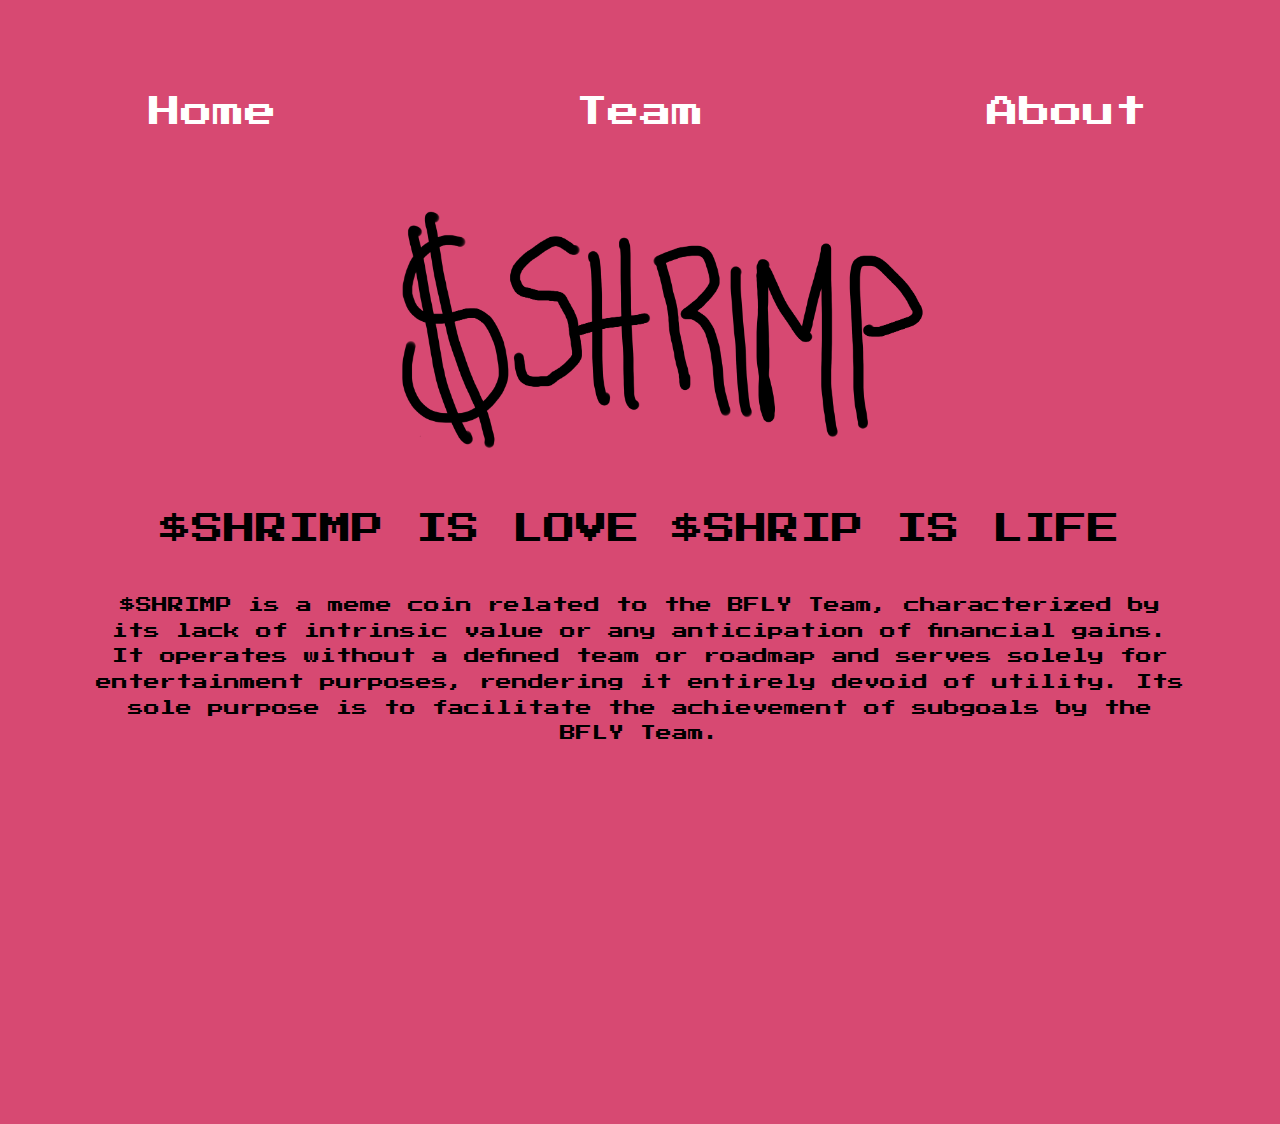
==== html/index.html @ f82e360c "v1 with parallax test" ====
<!DOCTYPE html>
<html lang="en">
<head>
    <meta charset="UTF-8">
    <meta name="viewport" content="width=device-width, initial-scale=1.0">
    <link rel="stylesheet" href="/css/style.css">
    <title>$SHRIMP</title>
</head>
<body>
    <header>
        <div class="navigation-menu-container">
        <nav class="navigation-menu">
            <ul>
                <li><a href="#">Home</a></li>
                <li><a href="#">Team</a></li>
                <li><a href="#">About</a></li>
            </ul>

        </nav>
    </div>
    </header>
    <main>
        <div class="shrimpbg_shrimpcoin">
        <img src="/images/Shrimplogv2.png">
        <div class="shrimpmoto">$SHRIMP IS LOVE $SHRIP IS LIFE</div>
    </div>
    <section>
    <div class="textshrimp">
        $SHRIMP is a meme coin related to the BFLY Team, characterized by its lack of intrinsic value or any anticipation of financial gains. It operates without a defined team or roadmap and serves solely for entertainment purposes, rendering it entirely devoid of utility. Its sole purpose is to facilitate the achievement of subgoals by the BFLY Team.
    </div>
    </section>
    </main>
    <footer>
    </footer>
    <script src="js/scripts.js"></script>
</body>
</html>
---- css/style.css ----
/* Updated CSS with Relative Units */
:root {
    --primary-color: #d74972;
    /* Define more variables as needed */
}

/* press-start-2p-regular - latin */
@font-face {
    font-display: swap; /* Check https://developer.mozilla.org/en-US/docs/Web/CSS/@font-face/font-display for other options. */
    font-family: 'Press Start 2P';
    font-style: normal;
    font-weight: 400;
    src: url('/fonts/press-start-2p-v15-latin-regular.woff2') format('woff2'); /* Chrome 36+, Opera 23+, Firefox 39+, Safari 12+, iOS 10+ */
  }



/* Set the background color for the entire body */
body {
    margin: 0; /* Remove default margin for the body */
    padding: 0; /* Remove default padding for the body */
    background-color: var(--primary-color);

    min-height: 100vh;
    background-size: cover;
    background-repeat: no-repeat;
    background-position: center center;
    font-family: 'Press Start 2P';
}

header {

}

.navigation-menu {
    list-style: none;
    display: flex;
    justify-content: center;
    font-size: 2rem;
    margin-top: 4rem;
}

.navigation-menu ul {
    padding: 0%;
    list-style: none;
    display: flex;
    justify-content: space-between;
    width: 100%;
    text-align: center;
}

.navigation-menu li {
 flex: 1;
 text-align: center;
}
a {
    color: white;
    text-decoration: none;
}


main {
    display: flex;
    flex-direction: column;
    align-items: center;
    padding: 2rem;
    height: 100vh;
    margin-left: 4rem;
    margin-right: 4rem;
}

.parallax-wrapper {
    overflow-y: hidden;
      height:80%; 
      min-width:320px;
       display: flex;
    flex-direction: column;
    justify-content: center;
    text-align: center;
  }
  
  .parallax {
    background-size: 100%;
    background-position: left bottom;
    height:80%;
    background-repeat:no-repeat;
    position: absolute;
    top:0;
    width:100%;
    min-width:320px;
  }
  
  #level0 {
    background-image: url('/images/background-1.png');
      background-size: cover;
    background-position: left top;
    z-index:0;
  }
  #level1 {
    background-image: url('/images/level-1.gif');
    z-index:1;
  }
  #level2 {
    background-image: url('/images/level-2.gif');
    z-index:2;
  }
  #level3 {
    background-image: url('/images/level-3.gif');
    z-index:3;
  }

.shrimpmoto {
    text-align: center;
    font-size: 2rem;
    margin-top: 3rem;
}

.textshrimp {
    font-size: 1rem;
    line-height: 1.6;
    text-align: center;
    margin-top: 3rem;
}

.shrimpbg_shrimpcoin img {
    display: block;
    width: 60%;
    margin-left: auto;
    margin-right: auto;
}

.shrimpcoin img {
    display: block;
    width: 20%;
    margin-left: auto;
    margin-right: auto;
}

footer {
    text-align: center;
}

/* BEM Naming Convention Example */
.header-title {
    font-size: 24px;
}

/* Add more CSS styles as needed */

/* CSS for smaller screens (e.g., max-width: 768px) */
@media screen and (max-width: 768px) {
    /* Adjust the background size to 'cover' for small screens */
    body {
        background-size: cover;
    }

    /* Decrease the font size of navigation buttons for small screens */
    .navigation-menu li a {
        font-size: 1.5rem; /* You can adjust the size as needed */
    }

    /* Adjust the spacing between navigation buttons for small screens */
    .navigation-menu ul {
        justify-content: space-between;
    }

    .shrimpbg_shrimpcoin img {
        max-height: 30vh;
    }
}
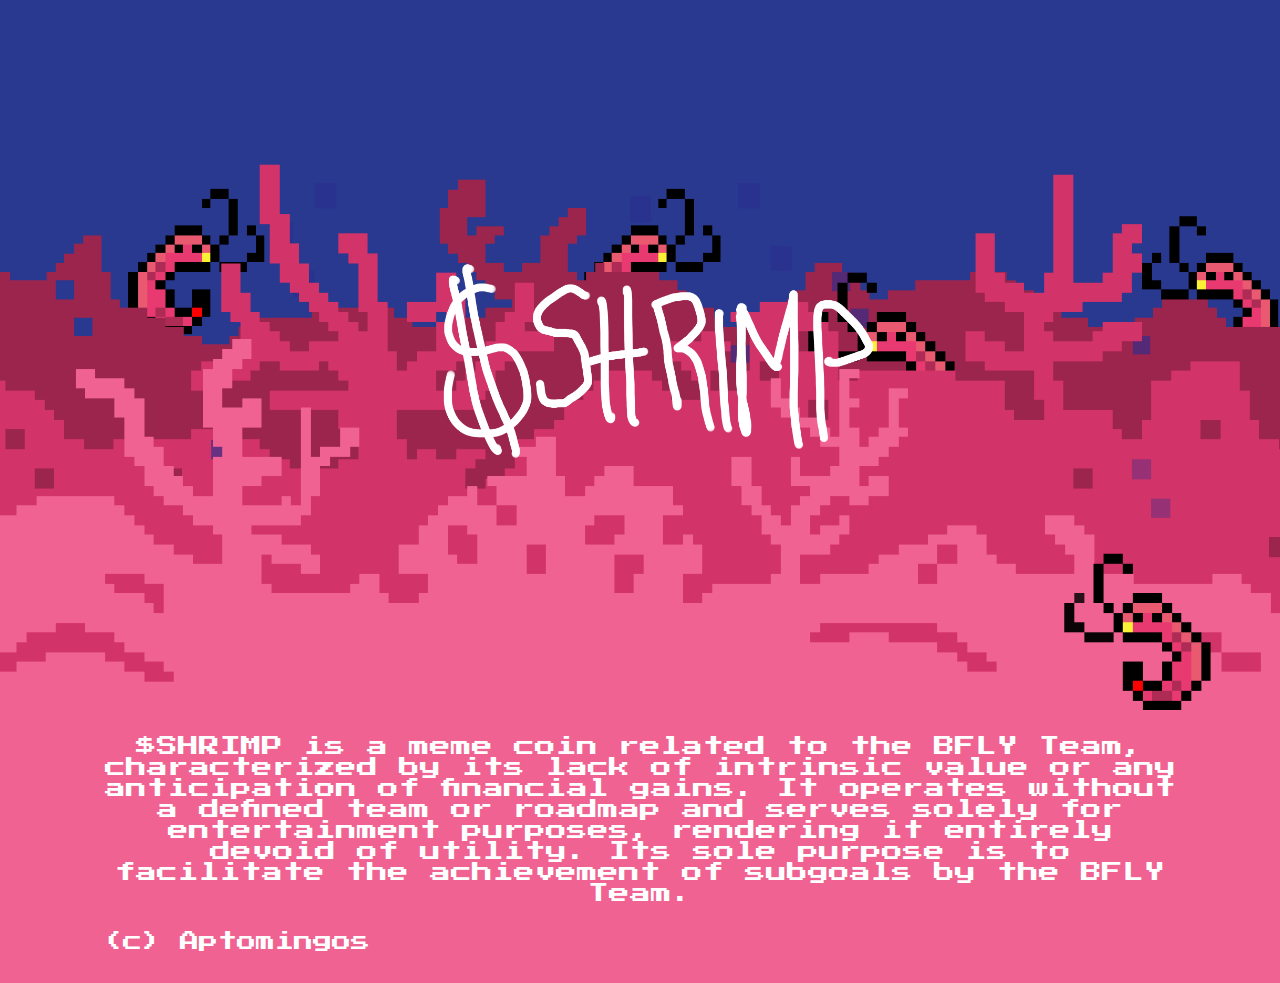
==== commit 597ddae0: "v1 with parallax" ====
--- a/html/index.html
+++ b/html/index.html
@@ -1,37 +1,58 @@
 <!DOCTYPE html>
 <html lang="en">
 <head>
-    <meta charset="UTF-8">
-    <meta name="viewport" content="width=device-width, initial-scale=1.0">
-    <link rel="stylesheet" href="/css/style.css">
+    <meta charset="utf-8">
+    <meta http-equiv="X-UA-Compatible" content="IE=edge">
+    <meta name="viewport" content="width=device-width,initial-scale=1.0">
+    <meta name="robots" content="all">
+    <meta name="apple-mobile-web-app-capable" content="yes">
+    <meta name="apple-mobile-web-app-status-bar-style" content="black">
+
+    <meta name="title" content="$SHRIMP">
+    <meta name="description" content="Meme coin on the Aptos blockchain">
+    <meta name="keywords" content="Memecoin, NFT, Aptomingos, SHRIMP, aptomingos.io, Aptos">
+    <meta name="robots" content="index, follow">
+    <meta http-equiv="Content-Type" content="text/html; charset=utf-8">
+
+    <link href="/css/style.css" rel="stylesheet">
+    <link rel="icon" type="image/x-icon" href="favicon.ico">
     <title>$SHRIMP</title>
 </head>
 <body>
-    <header>
-        <div class="navigation-menu-container">
-        <nav class="navigation-menu">
-            <ul>
-                <li><a href="#">Home</a></li>
-                <li><a href="#">Team</a></li>
-                <li><a href="#">About</a></li>
-            </ul>
+	<div class="socials">
+	</div>
+    <div class="container">
+		<div class="parallax-wrapper">
+			 <div class="logo">
+			 <img src="/images/Shrimplogwhitev2.png">
+			 </div>
+			<div class="parallax" id="level0"></div>
+			<div class="parallax" id="level1"></div>
+			<div class="parallax" id="level2"></div>
+			<div class="parallax" id="level3"></div>
+		</div>
+		<div class="content">
+      <h2>
+        $SHRIMP is a meme coin related to the BFLY Team, characterized by its lack of intrinsic value or any anticipation of financial gains. It operates without a defined team or roadmap and serves solely for entertainment purposes, rendering it entirely devoid of utility. Its sole purpose is to facilitate the achievement of subgoals by the BFLY Team.
+    </h2>
+      
+        </div>
 
-        </nav>
+ 
+
+        
+
+
+
+      </div>
+ 
+ 
     </div>
-    </header>
-    <main>
-        <div class="shrimpbg_shrimpcoin">
-        <img src="/images/Shrimplogv2.png">
-        <div class="shrimpmoto">$SHRIMP IS LOVE $SHRIP IS LIFE</div>
+
+
+
+    <small class="footer">(c) Aptomingos</small>
     </div>
-    <section>
-    <div class="textshrimp">
-        $SHRIMP is a meme coin related to the BFLY Team, characterized by its lack of intrinsic value or any anticipation of financial gains. It operates without a defined team or roadmap and serves solely for entertainment purposes, rendering it entirely devoid of utility. Its sole purpose is to facilitate the achievement of subgoals by the BFLY Team.
-    </div>
-    </section>
-    </main>
-    <footer>
-    </footer>
-    <script src="js/scripts.js"></script>
+    <script src="/js/script.js"></script>
 </body>
 </html>--- a/css/style.css
+++ b/css/style.css
@@ -1,8 +1,4 @@
-/* Updated CSS with Relative Units */
-:root {
-    --primary-color: #d74972;
-    /* Define more variables as needed */
-}
+/*! minireset.css v0.0.6 | MIT License | github.com/jgthms/minireset.css */html,body,p,ol,ul,li,dl,dt,dd,blockquote,figure,fieldset,legend,textarea,pre,iframe,hr,h1,h2,h3,h4,h5,h6{margin:0;padding:0}h1,h2,h3,h4,h5,h6{font-size:100%;font-weight:normal}ul{list-style:none}button,input,select,textarea{margin:0}html{box-sizing:border-box}*,*::before,*::after{box-sizing:inherit}img,video{height:auto;max-width:100%}iframe{border:0}table{border-collapse:collapse;border-spacing:0}td,th{padding:0}td:not([align]),th:not([align]){text-align:left}
 
 /* press-start-2p-regular - latin */
 @font-face {
@@ -15,156 +11,182 @@
 
 
 
-/* Set the background color for the entire body */
-body {
-    margin: 0; /* Remove default margin for the body */
-    padding: 0; /* Remove default padding for the body */
-    background-color: var(--primary-color);
-
-    min-height: 100vh;
-    background-size: cover;
-    background-repeat: no-repeat;
-    background-position: center center;
-    font-family: 'Press Start 2P';
+  html, body {
+    margin:0;
+    padding:0;
+    height:100%;
+    width: 100%;
+    background:#f06292;
+    color:#ffffff;
+    font-family:"Press Start 2P";
+    background:#f06292;
 }
 
-header {
+body {
+    overflow-x: hidden; 
+    font-size:16px;
+}
+p {
+	font-size:1.7em;
+	margin-bottom:1rem;
+}
+.container {
+    height: 100%;
+    position: relative;
+    min-width:320px;
+    z-index:2;
+}
+
+.logo {
+	display:block;
+	text-align:center; 
+	z-index:9999;
+	position:relative;
+ }
+
+
+.logo img{
+	display:block; 
+	margin:auto; 
+	width:42vw; 
+}
+
+.socials {
+position:absolute;
+z-index:5;
+top:10px;
+text-align:center;
+width:100%;
+}
+
+.parallax-wrapper {
+  overflow-y: hidden;
+    height:80%; 
+    min-width:320px;
+     display: flex;
+  flex-direction: column;
+  justify-content: center;
+  text-align: center;
+}
+
+.parallax {
+  background-size: 100%;
+  background-position: left bottom;
+  height:80%;
+  background-repeat:no-repeat;
+  position: absolute;
+  top:0;
+  width:100%;
+  min-width:320px;
+}
+
+#level0 {
+  background-image: url('/images/background-1.png');
+    background-size: cover;
+  background-position: left top;
+  z-index:0;
+}
+#level1 {
+  background-image: url('/images/level-1.gif');
+  z-index:1;
+}
+#level2 {
+  background-image: url('/images/level-2.gif');
+  z-index:2;
+}
+#level3 {
+  background-image: url('/images/level-3.gif');
+  z-index:3;
+}
+
+.content {
+	/* padding:5rem; */
+	margin:auto;
+	width:100%;
+	position:relative;
+	z-index:99999;
+    background:#f06292;
+}
+
+.content > h2 {
+	margin:auto;
+	padding:1rem 5vw;
+	max-width:1200px;
+}
+
+h1, h2, h3, h4, h5 {
+    font-weight:bold;
+}
+
+ h2 {
+    text-align: center;
+    text-shadow: 4px;
+    font-weight: lighter;
+	font-size:1.3em;
+}
+
+.footer {
+	text-align:left;
+	display:block;
+	margin:auto;
+	font-size:1.2em;
+	padding:2rem 5vw;
+	max-width:1200px;
+}
+.footer span {
+	font-family:'Courier New', Courier, monospace; 
+	font-weight:bold;
+}
+
+
+/*/ MEDIA QUERIES START HERE //////////////////////////////////////////////////////////////////////////////*/
+
+@media (max-width: 768px) { /* Hand Held Device */
+
+	body {
+	font-size:13px;
+	}
+	.parallax {
+		background-size: 150%;
+	}
+	.logo img{
+		width:60vw; 
+	}
+
+	.content {
+		padding:1rem;
+	}
+	.characters {
+		gap: 1rem;
+	}
+	.character {
+		width: 47%;
+		margin-bottom: 3%;
+		min-width: 200px;
+	}
 
 }
 
-.navigation-menu {
-    list-style: none;
-    display: flex;
-    justify-content: center;
-    font-size: 2rem;
-    margin-top: 4rem;
-}
 
-.navigation-menu ul {
-    padding: 0%;
-    list-style: none;
-    display: flex;
-    justify-content: space-between;
-    width: 100%;
-    text-align: center;
-}
-
-.navigation-menu li {
- flex: 1;
- text-align: center;
-}
-a {
-    color: white;
-    text-decoration: none;
+@media (max-width: 524px) { /*  Mobile */
+  .parallax {
+    background-size: 200%;
+    }
+    .logo img{
+		width:80vw; 
+	}
+	.characters {
+    	justify-content: center;
+    }
+	.character {
+		width: 97%;
+		margin-bottom: 3%;
+		min-width: 200px;
+	}
 }
 
 
-main {
-    display: flex;
-    flex-direction: column;
-    align-items: center;
-    padding: 2rem;
-    height: 100vh;
-    margin-left: 4rem;
-    margin-right: 4rem;
-}
 
-.parallax-wrapper {
-    overflow-y: hidden;
-      height:80%; 
-      min-width:320px;
-       display: flex;
-    flex-direction: column;
-    justify-content: center;
-    text-align: center;
-  }
-  
-  .parallax {
-    background-size: 100%;
-    background-position: left bottom;
-    height:80%;
-    background-repeat:no-repeat;
-    position: absolute;
-    top:0;
-    width:100%;
-    min-width:320px;
-  }
-  
-  #level0 {
-    background-image: url('/images/background-1.png');
-      background-size: cover;
-    background-position: left top;
-    z-index:0;
-  }
-  #level1 {
-    background-image: url('/images/level-1.gif');
-    z-index:1;
-  }
-  #level2 {
-    background-image: url('/images/level-2.gif');
-    z-index:2;
-  }
-  #level3 {
-    background-image: url('/images/level-3.gif');
-    z-index:3;
-  }
+@media screen and (min-width: 3240px ) { /* 4K */
 
-.shrimpmoto {
-    text-align: center;
-    font-size: 2rem;
-    margin-top: 3rem;
-}
-
-.textshrimp {
-    font-size: 1rem;
-    line-height: 1.6;
-    text-align: center;
-    margin-top: 3rem;
-}
-
-.shrimpbg_shrimpcoin img {
-    display: block;
-    width: 60%;
-    margin-left: auto;
-    margin-right: auto;
-}
-
-.shrimpcoin img {
-    display: block;
-    width: 20%;
-    margin-left: auto;
-    margin-right: auto;
-}
-
-footer {
-    text-align: center;
-}
-
-/* BEM Naming Convention Example */
-.header-title {
-    font-size: 24px;
-}
-
-/* Add more CSS styles as needed */
-
-/* CSS for smaller screens (e.g., max-width: 768px) */
-@media screen and (max-width: 768px) {
-    /* Adjust the background size to 'cover' for small screens */
-    body {
-        background-size: cover;
-    }
-
-    /* Decrease the font size of navigation buttons for small screens */
-    .navigation-menu li a {
-        font-size: 1.5rem; /* You can adjust the size as needed */
-    }
-
-    /* Adjust the spacing between navigation buttons for small screens */
-    .navigation-menu ul {
-        justify-content: space-between;
-    }
-
-    .shrimpbg_shrimpcoin img {
-        max-height: 30vh;
-    }
-}
+}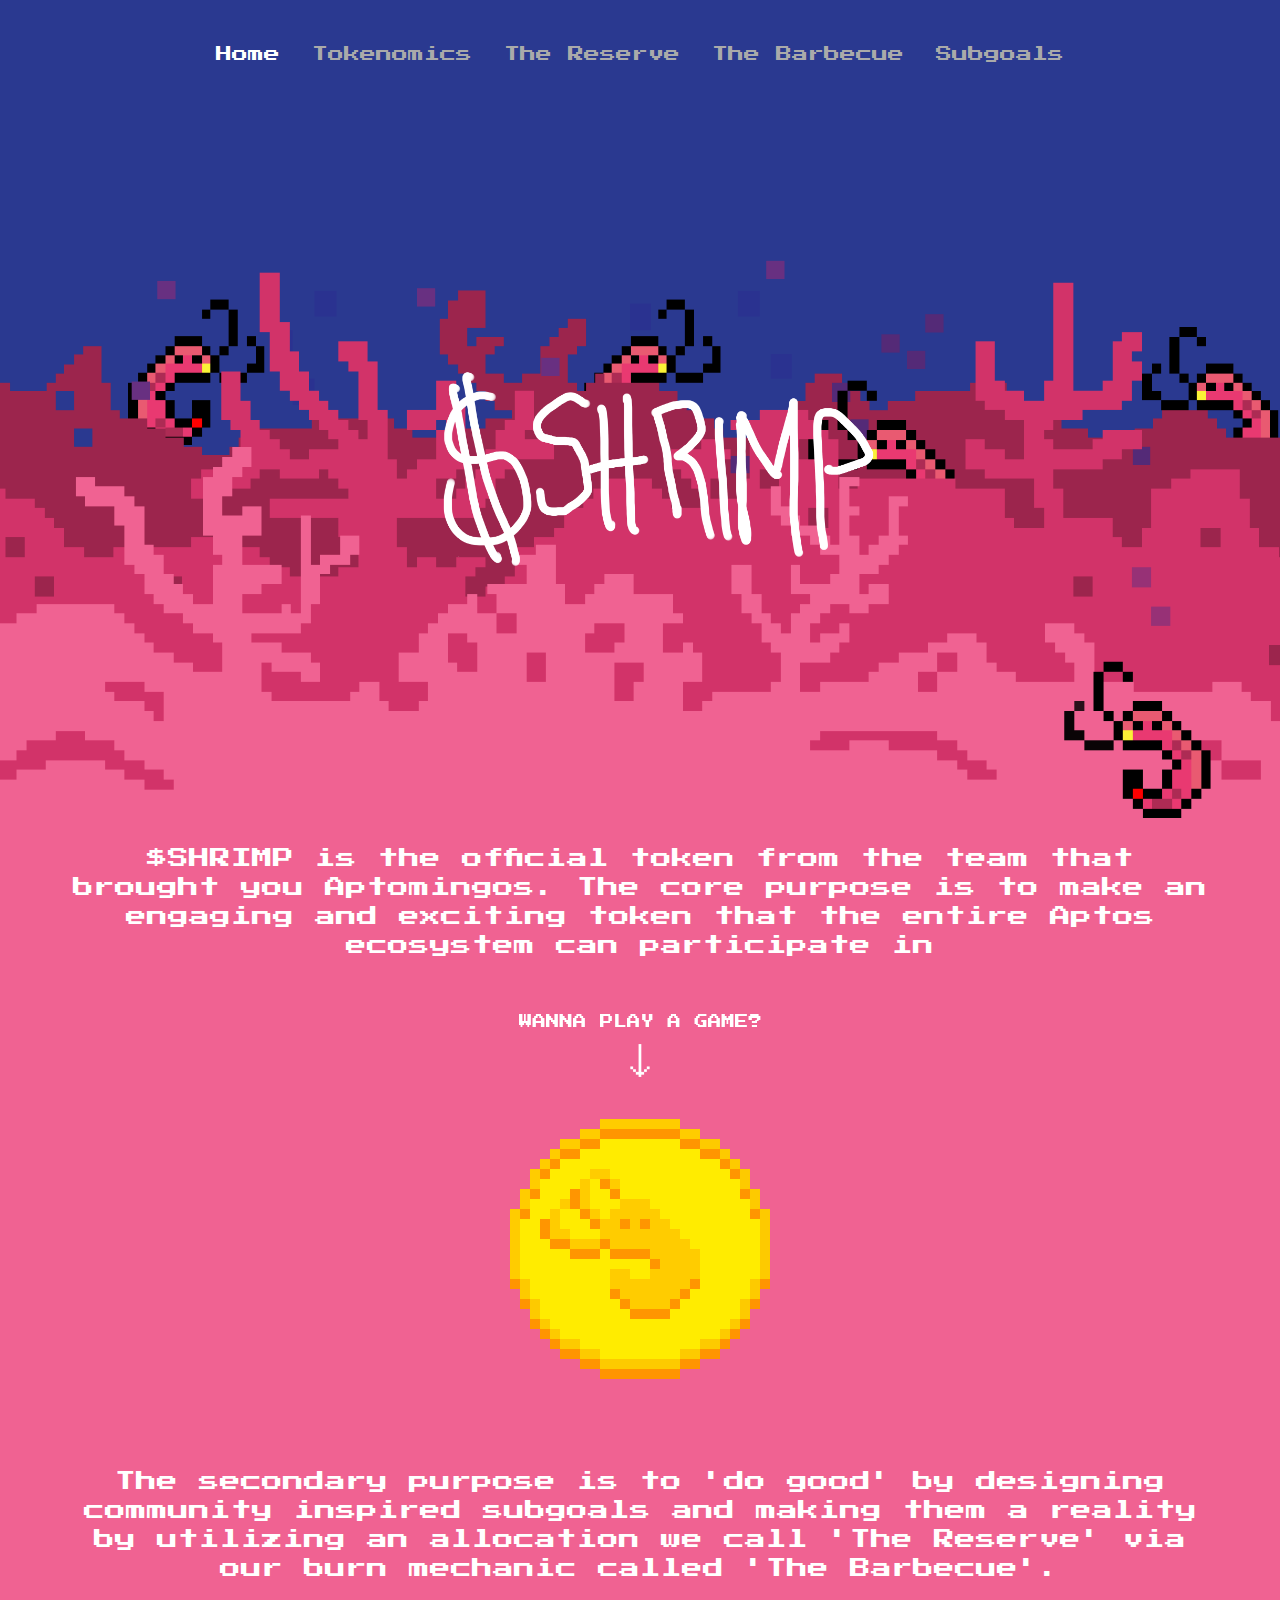
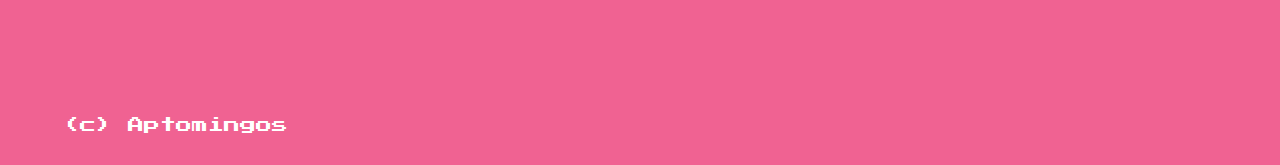
==== commit 0017e1bc: "fixed parallax, added SNES Emulator + Data folder for ROM + custom xhair + other fun stuff" ====
--- a/html/index.html
+++ b/html/index.html
@@ -1,5 +1,6 @@
 <!DOCTYPE html>
 <html lang="en">
+
 <head>
     <meta charset="utf-8">
     <meta http-equiv="X-UA-Compatible" content="IE=edge">
@@ -7,6 +8,24 @@
     <meta name="robots" content="all">
     <meta name="apple-mobile-web-app-capable" content="yes">
     <meta name="apple-mobile-web-app-status-bar-style" content="black">
+
+    <link rel="apple-touch-icon" sizes="57x57" href="/root/apple-icon-57x57.png">
+    <link rel="apple-touch-icon" sizes="60x60" href="/root/apple-icon-60x60.png">
+    <link rel="apple-touch-icon" sizes="72x72" href="/root/apple-icon-72x72.png">
+    <link rel="apple-touch-icon" sizes="76x76" href="/root/apple-icon-76x76.png">
+    <link rel="apple-touch-icon" sizes="114x114" href="/root/apple-icon-114x114.png">
+    <link rel="apple-touch-icon" sizes="120x120" href="/root/apple-icon-120x120.png">
+    <link rel="apple-touch-icon" sizes="144x144" href="/root/apple-icon-144x144.png">
+    <link rel="apple-touch-icon" sizes="152x152" href="/root/apple-icon-152x152.png">
+    <link rel="apple-touch-icon" sizes="180x180" href="/root/apple-icon-180x180.png">
+    <link rel="icon" type="image/png" sizes="192x192" href="/root/android-icon-192x192.png">
+    <link rel="icon" type="image/png" sizes="32x32" href="/root/favicon-32x32.png">
+    <link rel="icon" type="image/png" sizes="96x96" href="/root/favicon-96x96.png">
+    <link rel="icon" type="image/png" sizes="16x16" href="/root/favicon-16x16.png">
+    <link rel="manifest" href="/root/manifest.json">
+    <meta name="msapplication-TileColor" content="#ffffff">
+    <meta name="msapplication-TileImage" content="/ms-icon-144x144.png">
+    <meta name="theme-color" content="#ffffff">
 
     <meta name="title" content="$SHRIMP">
     <meta name="description" content="Meme coin on the Aptos blockchain">
@@ -18,41 +37,51 @@
     <link rel="icon" type="image/x-icon" href="favicon.ico">
     <title>$SHRIMP</title>
 </head>
+
 <body>
-	<div class="socials">
-	</div>
+    <div class="navbar">
+        <ul>
+            <li><a href="#home" href="/html/index.html">Home</a></li>
+            <li><a class="disabled-link" href="#tokenomics">Tokenomics</a></li>
+            <li><a class="disabled-link" href="#reserve">The Reserve</a></li>
+            <li><a class="disabled-link" href="#bbq">The Barbecue</a></li>
+            <li><a class="disabled-link" href="#subgoals">Subgoals</a></li>
+        </ul>
+    </div>
     <div class="container">
-		<div class="parallax-wrapper">
-			 <div class="logo">
-			 <img src="/images/Shrimplogwhitev2.png">
-			 </div>
-			<div class="parallax" id="level0"></div>
-			<div class="parallax" id="level1"></div>
-			<div class="parallax" id="level2"></div>
-			<div class="parallax" id="level3"></div>
-		</div>
-		<div class="content">
-      <h2>
-        $SHRIMP is a meme coin related to the BFLY Team, characterized by its lack of intrinsic value or any anticipation of financial gains. It operates without a defined team or roadmap and serves solely for entertainment purposes, rendering it entirely devoid of utility. Its sole purpose is to facilitate the achievement of subgoals by the BFLY Team.
-    </h2>
-      
+        <div class="parallax-wrapper">
+            <div class="logo">
+                <img src="/images/Shrimplogwhitev2.png">
+            </div>
+            <div class="parallax" id="level0"></div>
+            <div class="parallax" id="level1"></div>
+            <div class="parallax" id="level2"></div>
+            <div class="parallax" id="level3"></div>
         </div>
-
- 
-
-        
-
-
-
-      </div>
- 
- 
+        <div class="content">
+            <h2>
+                $SHRIMP is the official token from the team that brought you Aptomingos.
+                The core purpose is to make an engaging and exciting token that the entire Aptos ecosystem can
+                participate in
+            </h2>
+            <div class="wannaplayagame">
+                <img src="/images/wannaplayagamev4.png">
+            </div>
+            <div class="shrimpcoin">
+                <a href="/html/gamebis.html">
+                    <img src="/images/shrimpcoinv4.png" alt="shrimpcoinlogo">
+                </a>
+            </div>
+            <h3>The secondary purpose is to 'do good' by designing community inspired subgoals and making them a reality
+                by
+                utilizing an allocation we call 'The Reserve' via our burn mechanic called 'The Barbecue'.</h3>
+            <footer class="container">
+                <small>(c) Aptomingos</small>
+            </footer>
+        </div>
     </div>
 
-
-
-    <small class="footer">(c) Aptomingos</small>
-    </div>
     <script src="/js/script.js"></script>
 </body>
+
 </html>--- a/css/style.css
+++ b/css/style.css
@@ -1,69 +1,85 @@
-/*! minireset.css v0.0.6 | MIT License | github.com/jgthms/minireset.css */html,body,p,ol,ul,li,dl,dt,dd,blockquote,figure,fieldset,legend,textarea,pre,iframe,hr,h1,h2,h3,h4,h5,h6{margin:0;padding:0}h1,h2,h3,h4,h5,h6{font-size:100%;font-weight:normal}ul{list-style:none}button,input,select,textarea{margin:0}html{box-sizing:border-box}*,*::before,*::after{box-sizing:inherit}img,video{height:auto;max-width:100%}iframe{border:0}table{border-collapse:collapse;border-spacing:0}td,th{padding:0}td:not([align]),th:not([align]){text-align:left}
-
 /* press-start-2p-regular - latin */
 @font-face {
-    font-display: swap; /* Check https://developer.mozilla.org/en-US/docs/Web/CSS/@font-face/font-display for other options. */
-    font-family: 'Press Start 2P';
-    font-style: normal;
-    font-weight: 400;
-    src: url('/fonts/press-start-2p-v15-latin-regular.woff2') format('woff2'); /* Chrome 36+, Opera 23+, Firefox 39+, Safari 12+, iOS 10+ */
-  }
-
-
-
-  html, body {
-    margin:0;
-    padding:0;
-    height:100%;
-    width: 100%;
-    background:#f06292;
-    color:#ffffff;
-    font-family:"Press Start 2P";
-    background:#f06292;
-}
-
+  font-display: swap;
+  /* Check https://developer.mozilla.org/en-US/docs/Web/CSS/@font-face/font-display for other options. */
+  font-family: 'Press Start 2P';
+  font-style: normal;
+  font-weight: 400;
+  src: url('/fonts/press-start-2p-v15-latin-regular.woff2') format('woff2');
+  /* Chrome 36+, Opera 23+, Firefox 39+, Safari 12+, iOS 10+ */
+}
+
+* {
+  cursor: url('/root/favicon-96x96.png'),auto;
+}
+
+a > img, .navbar > ul > li > a  {
+  cursor: url('/root/cursorgolden96.png'), auto;
+}
+
+html,
 body {
-    overflow-x: hidden; 
-    font-size:16px;
-}
+  margin: 0;
+  padding: 0;
+  height: 100%;
+  width: 100%;
+  /* background:#f06292; */
+  color: #ffffff;
+  font-family: "Press Start 2P";
+  background: #2a3990;
+}
+
+body {
+  overflow-x: hidden;
+  font-size: 16px;
+}
+
+
 p {
-	font-size:1.7em;
-	margin-bottom:1rem;
-}
+  font-size: 1.7em;
+  margin-bottom: 1rem;
+}
+
 .container {
-    height: 100%;
-    position: relative;
-    min-width:320px;
-    z-index:2;
+  height: 100%;
+  position: relative;
+  min-width: 320px;
+  z-index: 2;
 }
 
 .logo {
-	display:block;
-	text-align:center; 
-	z-index:9999;
-	position:relative;
- }
-
-
-.logo img{
-	display:block; 
-	margin:auto; 
-	width:42vw; 
+  display: block;
+  text-align: center;
+  z-index: 9999;
+  position: relative;
+}
+
+
+.logo img {
+  display: block;
+  margin: auto;
+  width: 42vw;
 }
 
 .socials {
-position:absolute;
-z-index:5;
-top:10px;
-text-align:center;
-width:100%;
+  position: absolute;
+  z-index: 5;
+  top: 10px;
+  text-align: center;
+  width: 100%;
+}
+
+.disabled-link {
+  pointer-events: none;
+  cursor: default;
+  color: #aaa!important;
 }
 
 .parallax-wrapper {
   overflow-y: hidden;
-    height:80%; 
-    min-width:320px;
-     display: flex;
+  height: 80%;
+  min-width: 320px;
+  display: flex;
   flex-direction: column;
   justify-content: center;
   text-align: center;
@@ -72,121 +88,209 @@
 .parallax {
   background-size: 100%;
   background-position: left bottom;
-  height:80%;
-  background-repeat:no-repeat;
+  height: 80%;
+  background-repeat: no-repeat;
   position: absolute;
-  top:0;
-  width:100%;
-  min-width:320px;
+  top: 0;
+  width: 100%;
+  min-width: 320px;
 }
 
 #level0 {
   background-image: url('/images/background-1.png');
-    background-size: cover;
+  background-size: cover;
   background-position: left top;
-  z-index:0;
-}
+  z-index: 0;
+}
+
 #level1 {
   background-image: url('/images/level-1.gif');
-  z-index:1;
-}
+  z-index: 1;
+}
+
 #level2 {
   background-image: url('/images/level-2.gif');
-  z-index:2;
-}
+  z-index: 2;
+}
+
 #level3 {
   background-image: url('/images/level-3.gif');
-  z-index:3;
+  z-index: 3;
 }
 
 .content {
-	/* padding:5rem; */
-	margin:auto;
-	width:100%;
-	position:relative;
-	z-index:99999;
-    background:#f06292;
-}
-
-.content > h2 {
-	margin:auto;
-	padding:1rem 5vw;
-	max-width:1200px;
-}
-
-h1, h2, h3, h4, h5 {
-    font-weight:bold;
-}
-
- h2 {
-    text-align: center;
-    text-shadow: 4px;
-    font-weight: lighter;
-	font-size:1.3em;
-}
-
-.footer {
-	text-align:left;
-	display:block;
-	margin:auto;
-	font-size:1.2em;
-	padding:2rem 5vw;
-	max-width:1200px;
-}
+  /* padding:5rem; */
+  margin: auto;
+  width: 100%;
+  position: relative;
+  z-index: 99999;
+  background: #f06292;
+}
+
+.content>h2 {
+  margin: auto;
+  padding: 1rem 5vw;
+  max-width: 1200px;
+}
+
+/* h1,
+h2,
+h3,
+h4,
+h5 {
+  font-weight: none!important;
+} */
+
+h2 {
+  text-align: center;
+  font-weight: lighter;
+  font-size: 1.3em;
+  line-height: 1.4em;
+}
+
+.wannaplayagame img {
+  display: block;
+  margin-top: 2em;
+  margin-left: auto;
+  margin-right: auto;
+}
+
+.shrimpcoin img {
+  display: block;
+  margin-left: auto;
+  margin-right: auto;
+  margin-bottom: 2em;
+  max-width: 100%;
+  height: auto;
+}
+
+h3 {
+  font-weight: lighter;
+  text-align: center;
+  margin: auto;
+  padding: 1rem 5vw;
+  margin-bottom: 4em;
+  max-width: 1200px;
+  font-size: 1.3em;
+  line-height: 1.4em;
+}
+
+.shrimpgame {
+  width: 640px;
+  height: 480px;
+  max-width: 100%;
+}
+
+
+
+footer {
+  text-align: left;
+  display: block;
+  margin: auto;
+  font-size: 1.2em;
+  padding: 2rem 5vw;
+  max-width: 1200px;
+}
+
 .footer span {
-	font-family:'Courier New', Courier, monospace; 
-	font-weight:bold;
+  font-family: 'Courier New', Courier, monospace;
+  font-weight: bold;
+}
+
+.navbar {
+  /* background-color: #333; */
+  overflow: hidden;
+  text-align: center;
+  margin-top: 2em;
+  margin-bottom: 2em;
+  /* Centrer le contenu de la navbar */
+}
+
+/* Style des éléments de la liste */
+.navbar ul {
+  list-style-type: none;
+  margin: 0;
+  padding: 0;
+  display: inline-block;
+  /* Permet au bloc UL de s'adapter à son contenu */
+}
+
+/* Style des liens dans la barre de navigation */
+.navbar ul li {
+  float: left;
+}
+
+.navbar ul li a {
+  display: block;
+  color: white;
+  text-align: center;
+  padding: 14px 16px;
+  text-decoration: none;
+}
+
+/* Changement de couleur au survol */
+.navbar ul li a:hover {
+  background-color: #ddd;
+  color: black;
+}
+
+/* Clear floats */
+.clearfix::after {
+  content: "";
+  clear: both;
+  display: table;
 }
 
 
 /*/ MEDIA QUERIES START HERE //////////////////////////////////////////////////////////////////////////////*/
 
-@media (max-width: 768px) { /* Hand Held Device */
-
-	body {
-	font-size:13px;
-	}
-	.parallax {
-		background-size: 150%;
-	}
-	.logo img{
-		width:60vw; 
-	}
-
-	.content {
-		padding:1rem;
-	}
-	.characters {
-		gap: 1rem;
-	}
-	.character {
-		width: 47%;
-		margin-bottom: 3%;
-		min-width: 200px;
-	}
-
-}
-
-
-@media (max-width: 524px) { /*  Mobile */
+@media (max-width: 768px) {
+  /* Hand Held Device */
+
+  body {
+    font-size: 13px;
+  }
+
+  .parallax {
+    background-size: 150%;
+  }
+
+  .logo img {
+    width: 60vw;
+  }
+
+  .content {
+    
+  }
+
+  .characters {
+    gap: 1rem;
+  }
+
+  .character {
+    width: 47%;
+    margin-bottom: 3%;
+    min-width: 200px;
+  }
+
+  /* .navbar {
+    font-size: 1em;
+  } */
+}
+
+
+@media (max-width: 524px) {
+
+  /*  Mobile */
   .parallax {
     background-size: 200%;
-    }
-    .logo img{
-		width:80vw; 
-	}
-	.characters {
-    	justify-content: center;
-    }
-	.character {
-		width: 97%;
-		margin-bottom: 3%;
-		min-width: 200px;
-	}
-}
-
-
-
-@media screen and (min-width: 3240px ) { /* 4K */
+  }
+
+  .logo img {
+    width: 80vw;
+  }
+}
+@media screen and (min-width: 3240px) {
+  /* 4K */
 
 }